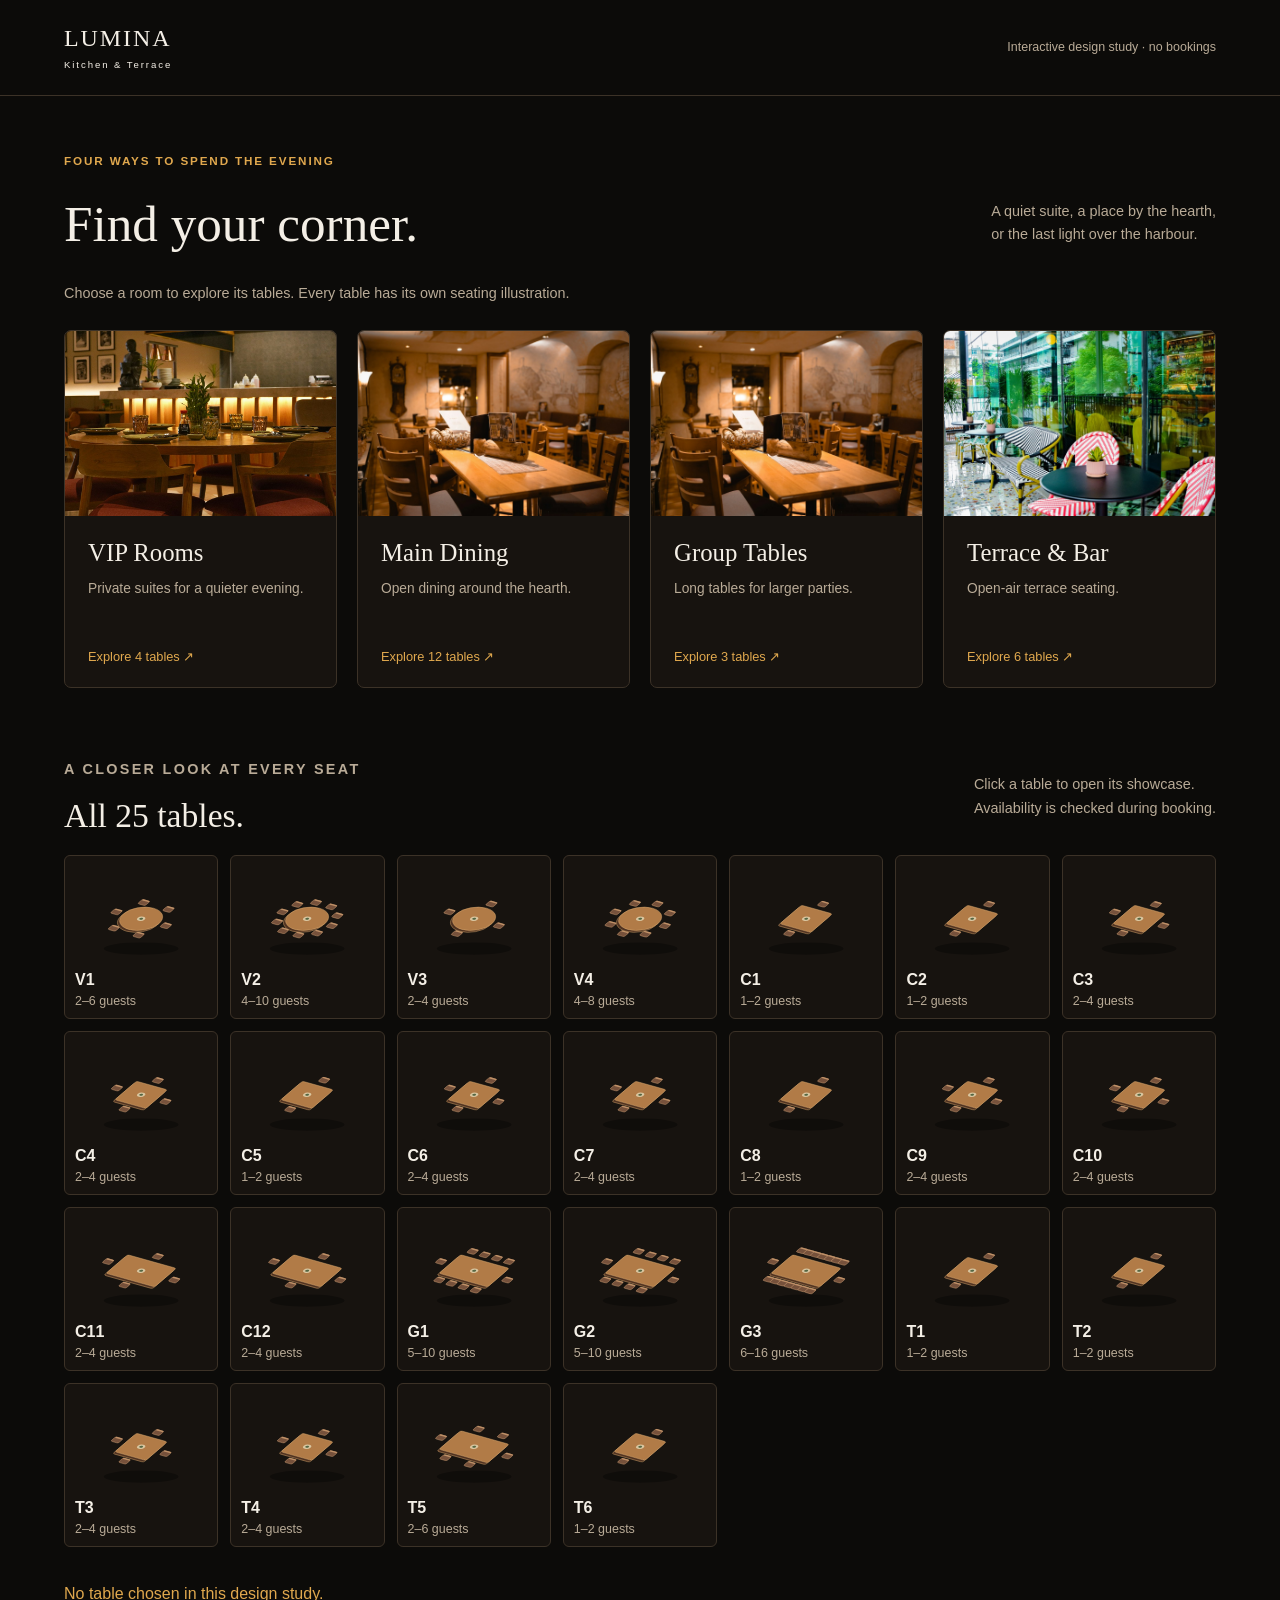
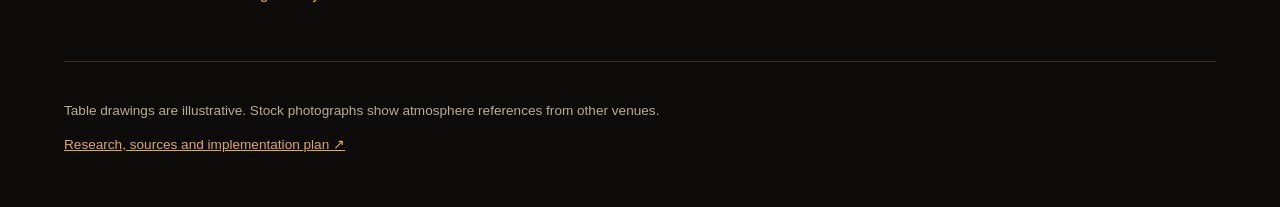
==== research/table-showcase/concept.html @ 752b30dd "Research table previews and prototype accessible room showcases" ====
<!doctype html>
<html lang="en">
<head>
  <meta charset="utf-8"><meta name="viewport" content="width=device-width,initial-scale=1">
  <title>Lumina · Table showcase design study</title>
  <link rel="stylesheet" href="concept.css">
  <script src="inventory.js" defer></script><script src="concept.js" defer></script>
</head>
<body>
<header><a href="#rooms-title" class="brand">LUMINA <span>Kitchen &amp; Terrace</span></a><span class="study">Interactive design study · no bookings</span></header>
<main>
  <section aria-labelledby="rooms-title">
    <p class="eyebrow">Four ways to spend the evening</p>
    <div class="section-heading"><h1 id="rooms-title">Find your corner.</h1><p>A quiet suite, a place by the hearth,<br>or the last light over the harbour.</p></div>
    <p class="hint">Choose a room to explore its tables. Every table has its own seating illustration.</p>
    <div id="room-cards" class="room-cards"></div>
  </section>
  <section class="inventory" aria-labelledby="all-title">
    <div class="section-heading"><div><p class="eyebrow">A closer look at every seat</p><h2 id="all-title">All 25 tables.</h2></div><p>Click a table to open its showcase.<br>Availability is checked during booking.</p></div>
    <div id="table-grid" class="table-grid"></div>
    <p id="selection" role="status">No table chosen in this design study.</p>
  </section>
  <footer><p>Table drawings are illustrative. Stock photographs show atmosphere references from other venues.</p><a href="../07_table_showcase_research.md">Research, sources and implementation plan ↗</a></footer>
</main>
<dialog id="showcase" aria-labelledby="showcase-title">
  <div class="dialog-heading"><div><p id="room-name" class="eyebrow"></p><h2 id="showcase-title" tabindex="-1"></h2></div><button id="close" type="button" class="ghost" aria-label="Close table showcase">Close ×</button></div>
  <div class="showcase-layout">
    <section class="visual" aria-label="Table pictures"><div id="hero"></div><p id="image-caption" class="image-caption"></p><div class="view-controls" role="group" aria-label="Views of this table"><button data-view="angle" type="button">Seating view</button><button data-view="top" type="button">From above</button><button data-view="photo" type="button">Room inspiration</button></div></section>
    <section class="details" aria-label="Table details"><p class="eyebrow">Your place for the evening</p><h3 id="table-label"></h3><dl id="facts"></dl><div class="notice"><strong>Explore first. Reserve when ready.</strong><p>Choose a date, time and party size in the booking flow to check whether this table fits and is available.</p></div><button id="choose" type="button" class="primary">Choose this table</button><p class="fine">This study saves a visual choice only. No table is held and no booking is created.</p></section>
  </div>
  <section class="table-navigation" aria-label="Browse tables in this room"><div class="navigation-heading"><span id="position" role="status"></span><div><button id="previous" type="button" aria-label="Previous table">← Previous</button><button id="next" type="button" aria-label="Next table">Next →</button></div></div><div id="thumbnails" class="thumbnails" aria-label="Choose a table preview"></div><p class="fine">Swipe the table strip or use the arrows. Browsing does not change your chosen table.</p></section>
</dialog>
</body></html>
---- research/table-showcase/concept.css ----
:root { color-scheme: dark; --bg:#0c0b09; --surface:#17130f; --text:#f4efe6; --muted:#b9ab97; --gold:#e0a84e; --line:#3c3227; font-family:Arial,Helvetica,sans-serif; background:var(--bg); color:var(--text); }
* { box-sizing:border-box; } body { margin:0; } button { font:inherit; cursor:pointer; color:inherit; } a { color:var(--gold); } :focus-visible { outline:2px solid var(--gold); outline-offset:4px; }
header { padding:25px 5vw; display:flex; justify-content:space-between; gap:20px; border-bottom:1px solid var(--line); align-items:center; } .brand { font:1.5rem Georgia,serif; color:var(--text); text-decoration:none; letter-spacing:.08em; } .brand span { display:block; font:.6rem Arial,sans-serif; letter-spacing:.2em; margin-top:7px; } .study,.fine,.image-caption { font-size:.78rem; color:var(--muted); line-height:1.7; }
main { max-width:1400px; margin:auto; padding:55px 5vw; } h1,h2,h3 { font-family:Georgia,serif; font-weight:400; margin:0; } h1 { font-size:clamp(2.3rem,4vw,3.8rem); } h2 { font-size:2.1rem; } h3 { font-size:2rem; } p { line-height:1.65; } .eyebrow { font-size:.73rem; text-transform:uppercase; letter-spacing:.16em; color:var(--gold); margin:0 0 15px; font-weight:bold; }
.section-heading { display:flex; justify-content:space-between; gap:25px; align-items:center; margin-bottom:20px; } .section-heading p,.hint { color:var(--muted); font-size:.9rem; } .room-cards { display:grid; grid-template-columns:repeat(4,minmax(0,1fr)); gap:20px; margin-top:25px; } .room-card { padding:0; text-align:left; border:1px solid var(--line); border-radius:7px; overflow:hidden; background:var(--surface); } .room-card:hover { border-color:var(--gold); } .room-card img { width:100%; height:185px; object-fit:cover; display:block; } .room-copy { display:block; padding:23px; } .room-copy strong { display:block; font:1.55rem Georgia,serif; margin-bottom:12px; } .room-copy .description { min-height:48px; display:block; color:var(--muted); font-size:.86rem; line-height:1.5; } .room-copy .count { display:block; margin-top:22px; color:var(--gold); font-size:.8rem; }
.inventory { margin-top:70px; } .table-grid { display:grid; grid-template-columns:repeat(auto-fill,minmax(150px,1fr)); gap:12px; } .table-tile { border:1px solid var(--line); border-radius:6px; background:var(--surface); padding:10px; text-align:left; } .table-tile svg { width:100%; height:100px; display:block; } .table-tile strong,.table-tile span { display:block; } .table-tile span { font-size:.78rem; color:var(--muted); margin-top:5px; } #selection { color:var(--gold); padding:18px 0; } footer { margin-top:35px; border-top:1px solid var(--line); padding-top:25px; font-size:.85rem; color:var(--muted); }
dialog { padding:30px; background:#14110e; color:var(--text); border:1px solid #685037; border-radius:12px; width:min(1080px,calc(100vw - 32px)); max-height:calc(100dvh - 32px); overflow:auto; } dialog::backdrop { background:#000b; } .dialog-heading { display:flex; justify-content:space-between; align-items:flex-start; gap:16px; margin-bottom:25px; } .dialog-heading .eyebrow { margin-bottom:9px; } .showcase-layout { display:grid; grid-template-columns:minmax(0,1.3fr) minmax(0,1fr); gap:32px; } .visual { min-width:0; } #hero { aspect-ratio:4/3; background:radial-gradient(ellipse at center,#493220,#201912 65%); border:1px solid var(--line); border-radius:9px; overflow:hidden; } #hero svg { width:100%; height:100%; display:block; } #hero img { width:100%; height:100%; object-fit:cover; display:block; } .view-controls { display:flex; gap:8px; flex-wrap:wrap; } button:not(.room-card):not(.table-tile) { min-height:44px; padding:10px 14px; border:1px solid #69543d; border-radius:5px; background:#251d15; } button[aria-pressed="true"] { border-color:var(--gold)!important; color:var(--gold); } button:disabled { opacity:.45; cursor:default; } .details { padding-top:15px; min-width:0; } .details dl { margin:22px 0; } .details dl div { display:flex; justify-content:space-between; gap:16px; padding:12px 0; border-bottom:1px solid var(--line); font-size:.86rem; } dt { color:var(--muted); } dd { text-align:right; margin:0; } .notice { background:#231b12; border-left:2px solid var(--gold); padding:16px; margin:25px 0; font-size:.85rem; } .notice p { color:var(--muted); margin-bottom:0; } button.primary { background:var(--gold)!important; color:#171007; font-weight:bold; width:100%; } .table-navigation { margin-top:30px; border-top:1px solid var(--line); padding-top:22px; } .navigation-heading { display:flex; justify-content:space-between; gap:15px; align-items:center; margin-bottom:16px; font-size:.84rem; } .navigation-heading > div { display:flex; gap:8px; } .thumbnails { display:flex; overflow-x:auto; gap:12px; padding:7px 5px 16px; scroll-snap-type:x proximity; } .thumbnail { flex:0 0 112px; scroll-snap-align:center; padding:7px!important; text-align:center; } .thumbnail svg { height:75px; width:100%; display:block; } .thumbnail span { display:block; font-size:.76rem; margin:3px 0; } .image-caption { min-height:42px; }
@media(max-width:1000px) { .room-cards { grid-template-columns:repeat(2,minmax(0,1fr)); } }
@media(max-width:680px) { header { align-items:flex-start; } .study { max-width:130px; } main { padding:35px 20px; } .section-heading { display:block; } .room-cards { grid-template-columns:1fr; } .room-card img { height:210px; } .room-copy .description { min-height:0; } .room-copy .count { margin-top:14px; } dialog { width:calc(100vw - 16px); max-height:calc(100dvh - 16px); padding:20px; border-radius:9px; } .showcase-layout { grid-template-columns:1fr; gap:20px; } .dialog-heading h2 { font-size:1.7rem; } .navigation-heading { flex-wrap:wrap; } .table-grid { grid-template-columns:repeat(2,minmax(0,1fr)); } }
@media(prefers-reduced-motion:reduce) { * { scroll-behavior:auto!important; } }
.dialog-heading { position:sticky; top:0; background:#14110e; z-index:2; padding-bottom:12px; }
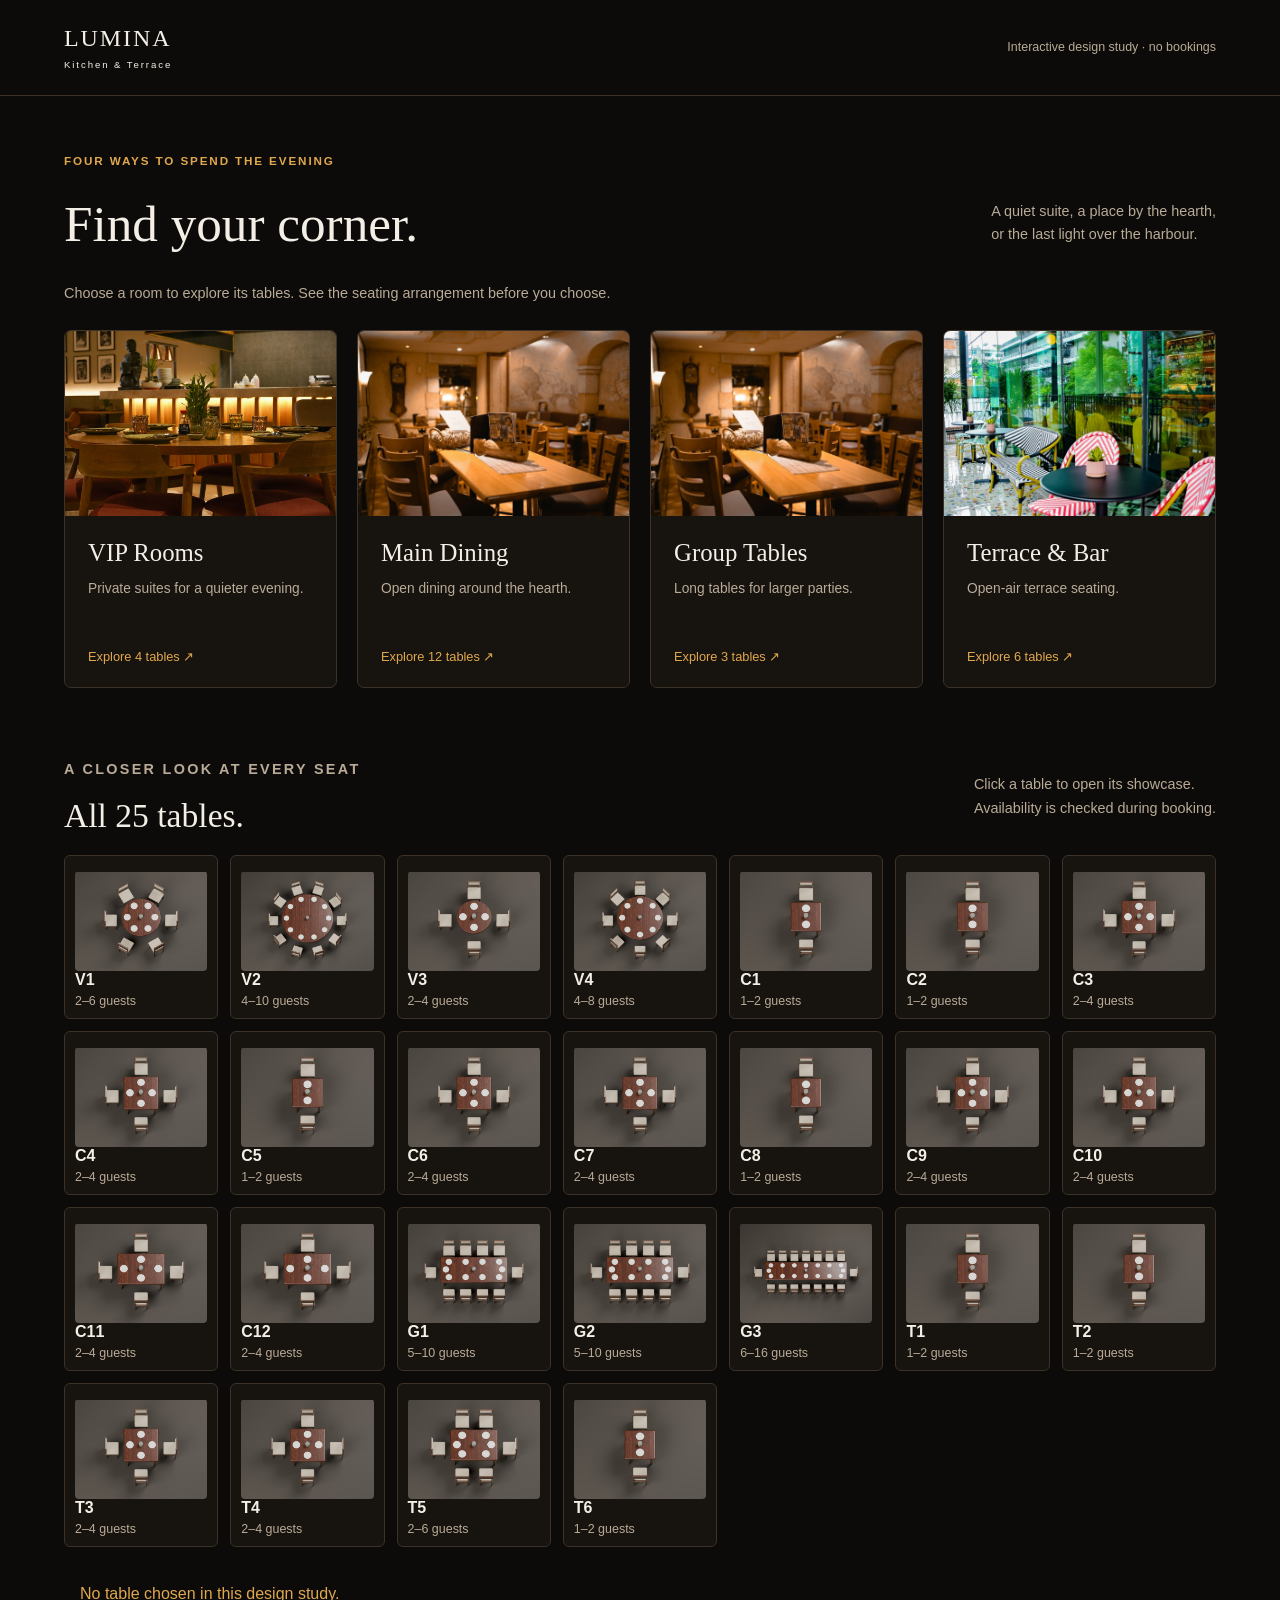
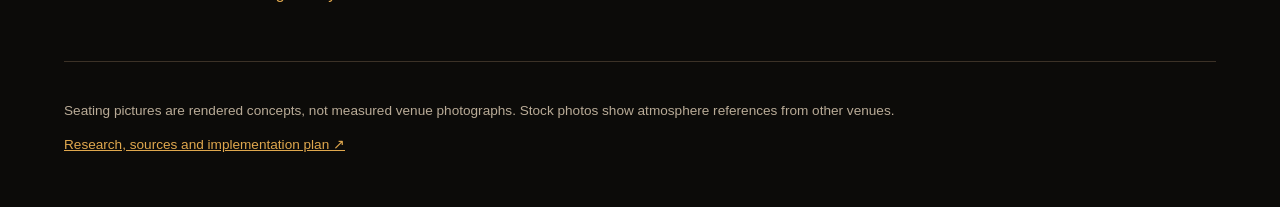
==== commit b638136c: "Render realistic table seating and simplify showcase navigation" ====
--- a/research/table-showcase/concept.html
+++ b/research/table-showcase/concept.html
@@ -12,7 +12,7 @@
   <section aria-labelledby="rooms-title">
     <p class="eyebrow">Four ways to spend the evening</p>
     <div class="section-heading"><h1 id="rooms-title">Find your corner.</h1><p>A quiet suite, a place by the hearth,<br>or the last light over the harbour.</p></div>
-    <p class="hint">Choose a room to explore its tables. Every table has its own seating illustration.</p>
+    <p class="hint">Choose a room to explore its tables. See the seating arrangement before you choose.</p>
     <div id="room-cards" class="room-cards"></div>
   </section>
   <section class="inventory" aria-labelledby="all-title">
@@ -20,12 +20,12 @@
     <div id="table-grid" class="table-grid"></div>
     <p id="selection" role="status">No table chosen in this design study.</p>
   </section>
-  <footer><p>Table drawings are illustrative. Stock photographs show atmosphere references from other venues.</p><a href="../07_table_showcase_research.md">Research, sources and implementation plan ↗</a></footer>
+  <footer><p>Seating pictures are rendered concepts, not measured venue photographs. Stock photos show atmosphere references from other venues.</p><a href="../07_table_showcase_research.md">Research, sources and implementation plan ↗</a></footer>
 </main>
 <dialog id="showcase" aria-labelledby="showcase-title">
   <div class="dialog-heading"><div><p id="room-name" class="eyebrow"></p><h2 id="showcase-title" tabindex="-1"></h2></div><button id="close" type="button" class="ghost" aria-label="Close table showcase">Close ×</button></div>
   <div class="showcase-layout">
-    <section class="visual" aria-label="Table pictures"><div id="hero"></div><p id="image-caption" class="image-caption"></p><div class="view-controls" role="group" aria-label="Views of this table"><button data-view="angle" type="button">Seating view</button><button data-view="top" type="button">From above</button><button data-view="photo" type="button">Room inspiration</button></div></section>
+    <section class="visual" aria-label="Table pictures"><div id="hero" aria-busy="false"></div><p id="image-caption" class="image-caption"></p><div class="view-controls" role="group" aria-label="Views of this table"><button data-view="seating" type="button">Seating view</button><button data-view="photo" type="button">Room inspiration</button></div></section>
     <section class="details" aria-label="Table details"><p class="eyebrow">Your place for the evening</p><h3 id="table-label"></h3><dl id="facts"></dl><div class="notice"><strong>Explore first. Reserve when ready.</strong><p>Choose a date, time and party size in the booking flow to check whether this table fits and is available.</p></div><button id="choose" type="button" class="primary">Choose this table</button><p class="fine">This study saves a visual choice only. No table is held and no booking is created.</p></section>
   </div>
   <section class="table-navigation" aria-label="Browse tables in this room"><div class="navigation-heading"><span id="position" role="status"></span><div><button id="previous" type="button" aria-label="Previous table">← Previous</button><button id="next" type="button" aria-label="Next table">Next →</button></div></div><div id="thumbnails" class="thumbnails" aria-label="Choose a table preview"></div><p class="fine">Swipe the table strip or use the arrows. Browsing does not change your chosen table.</p></section>
--- a/research/table-showcase/concept.css
+++ b/research/table-showcase/concept.css
@@ -9,3 +9,22 @@
 @media(max-width:680px) { header { align-items:flex-start; } .study { max-width:130px; } main { padding:35px 20px; } .section-heading { display:block; } .room-cards { grid-template-columns:1fr; } .room-card img { height:210px; } .room-copy .description { min-height:0; } .room-copy .count { margin-top:14px; } dialog { width:calc(100vw - 16px); max-height:calc(100dvh - 16px); padding:20px; border-radius:9px; } .showcase-layout { grid-template-columns:1fr; gap:20px; } .dialog-heading h2 { font-size:1.7rem; } .navigation-heading { flex-wrap:wrap; } .table-grid { grid-template-columns:repeat(2,minmax(0,1fr)); } }
 @media(prefers-reduced-motion:reduce) { * { scroll-behavior:auto!important; } }
 .dialog-heading { position:sticky; top:0; background:#14110e; z-index:2; padding-bottom:12px; }
+.table-tile img { width:100%; height:100px; object-fit:contain; display:block; border-radius:4px; }
+.thumbnail img { width:100%; height:75px; object-fit:contain; display:block; border-radius:4px; }
+#hero { position:relative; }
+#hero img { object-fit:contain; opacity:0; }
+#hero img.is-ready { opacity:1; }
+#hero[aria-busy="true"]::after { content:"Loading picture…"; position:absolute; bottom:18px; left:18px; padding:6px 10px; background:#17130fee; border-radius:4px; color:var(--muted); font-size:.8rem; }
+.table-tile[aria-pressed="true"],.thumbnail[aria-pressed="true"] { box-shadow:inset 0 0 0 1px var(--gold); background:#302217; }
+#selection { border-left:2px solid transparent; padding-left:14px; }
+#selection.is-confirmed { border-left-color:var(--gold); background:#251c12; }
+.thumbnails { scrollbar-width:thin; scrollbar-color:#9d7950 #17130f; }
+@media (prefers-reduced-motion:no-preference) {
+  button { transition:background-color 140ms ease,border-color 140ms ease,box-shadow 140ms ease,transform 140ms ease; }
+  #hero img { transition:opacity 180ms ease; }
+  dialog[open] { animation:showcase-enter 160ms ease-out; }
+  #selection.is-confirmed { animation:choice-feedback 240ms ease-out; }
+  @media(hover:hover) { .room-card:hover,.table-tile:hover { transform:translateY(-2px); box-shadow:0 9px 24px #0004; } }
+}
+@keyframes showcase-enter { from { opacity:0; transform:translateY(6px); } to { opacity:1; transform:translateY(0); } }
+@keyframes choice-feedback { from { background:#61421f; } to { background:#251c12; } }
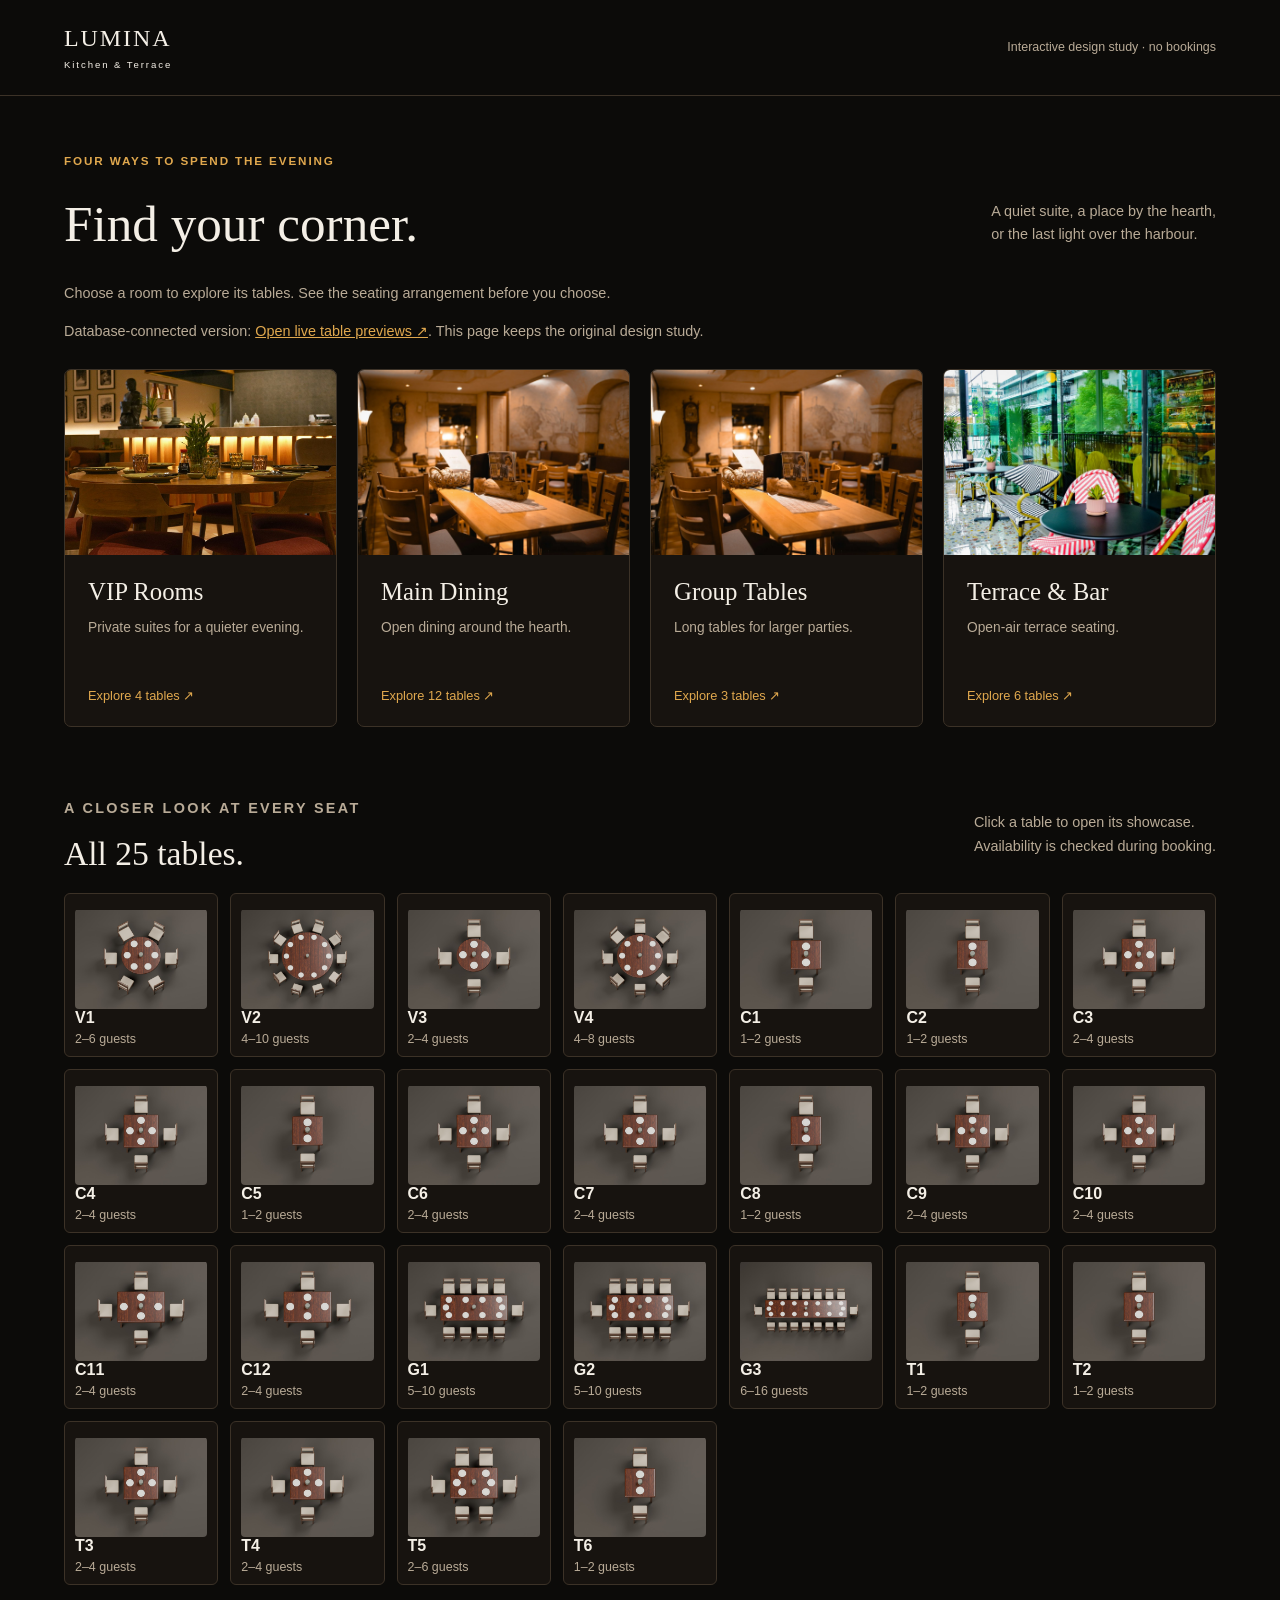
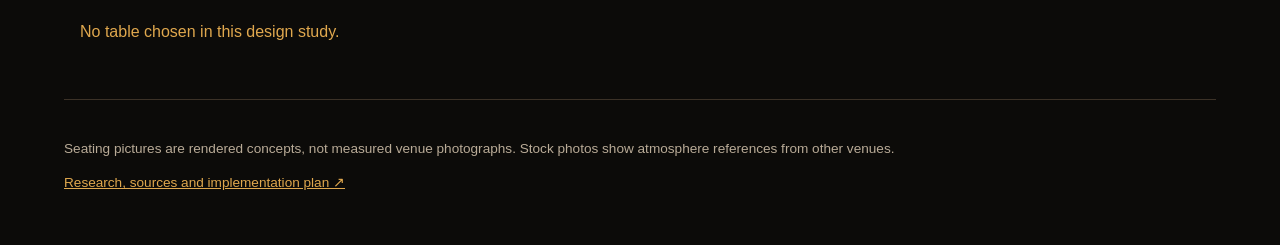
==== commit ae408c48: "Connect table previews to live booking availability" ====
--- a/research/table-showcase/concept.html
+++ b/research/table-showcase/concept.html
@@ -13,6 +13,7 @@
     <p class="eyebrow">Four ways to spend the evening</p>
     <div class="section-heading"><h1 id="rooms-title">Find your corner.</h1><p>A quiet suite, a place by the hearth,<br>or the last light over the harbour.</p></div>
     <p class="hint">Choose a room to explore its tables. See the seating arrangement before you choose.</p>
+    <p class="hint">Database-connected version: <a href="http://localhost:8080/#rooms">Open live table previews ↗</a>. This page keeps the original design study.</p>
     <div id="room-cards" class="room-cards"></div>
   </section>
   <section class="inventory" aria-labelledby="all-title">
